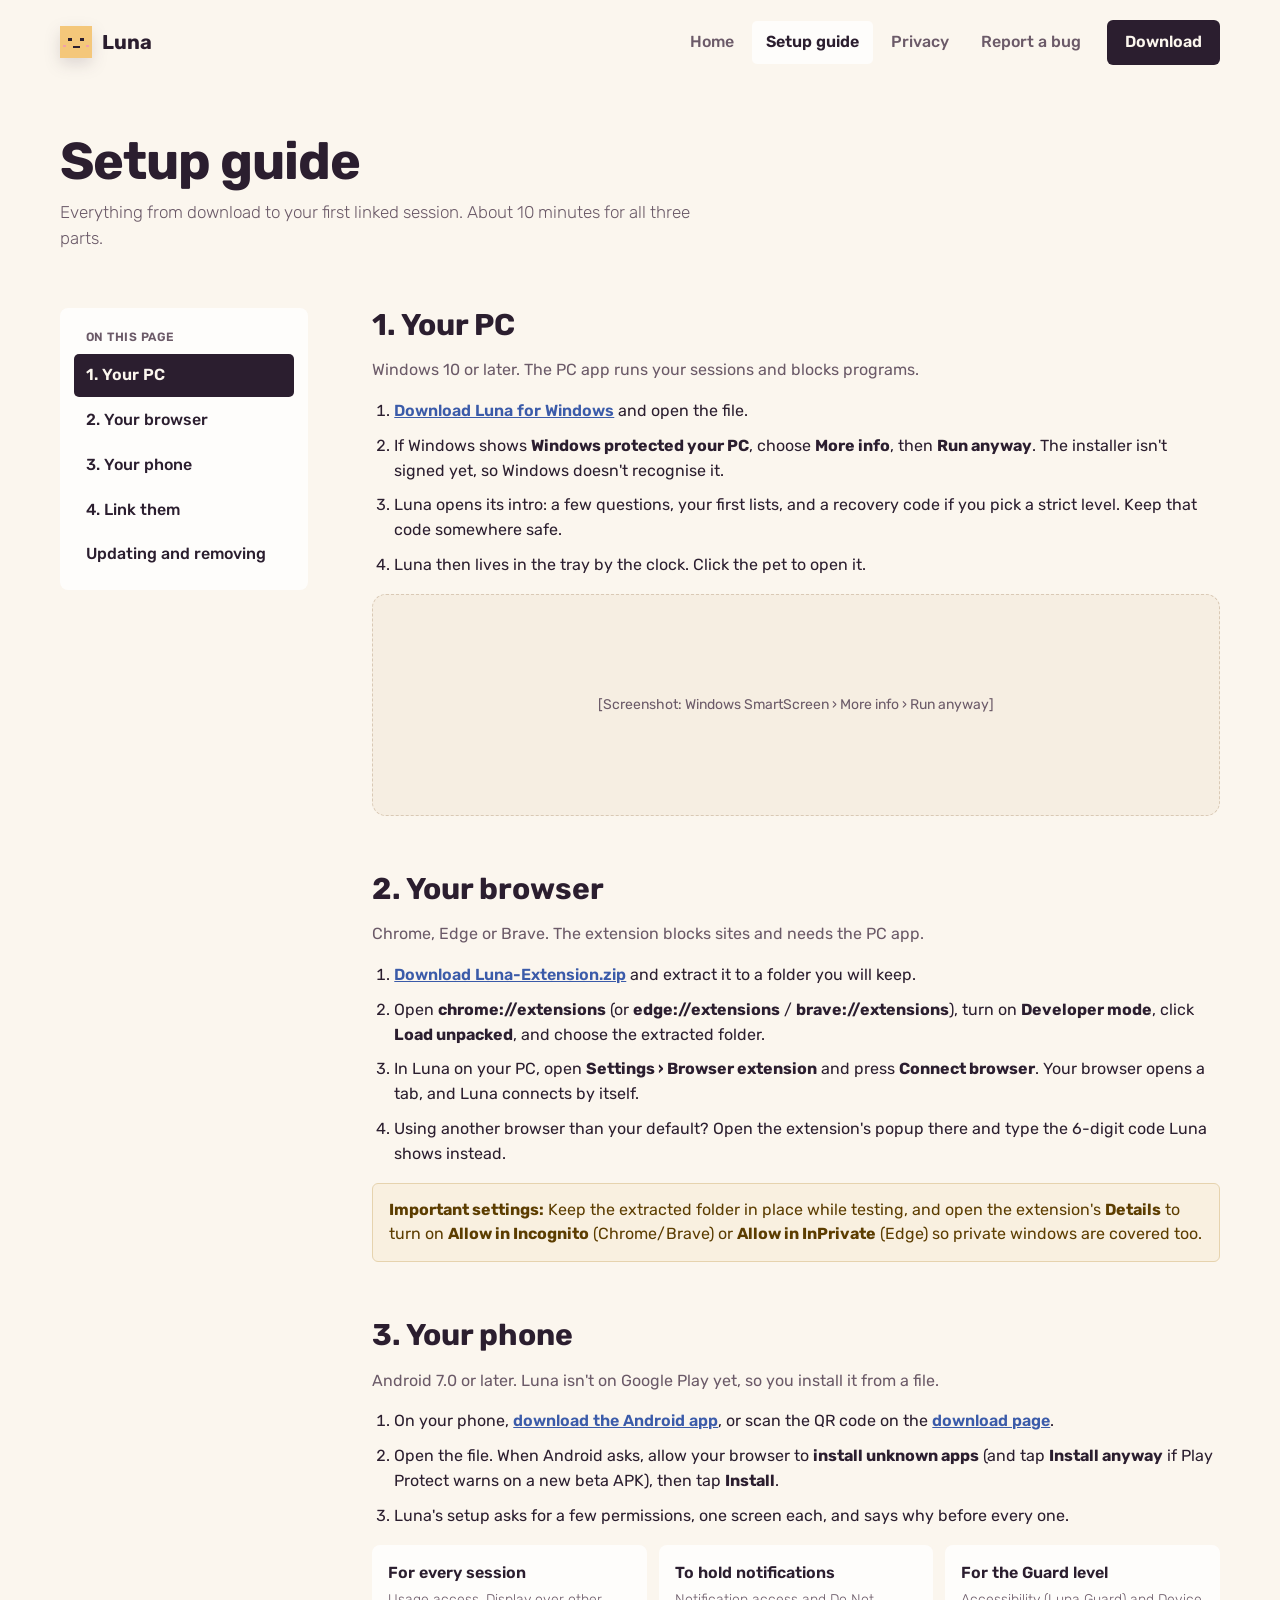
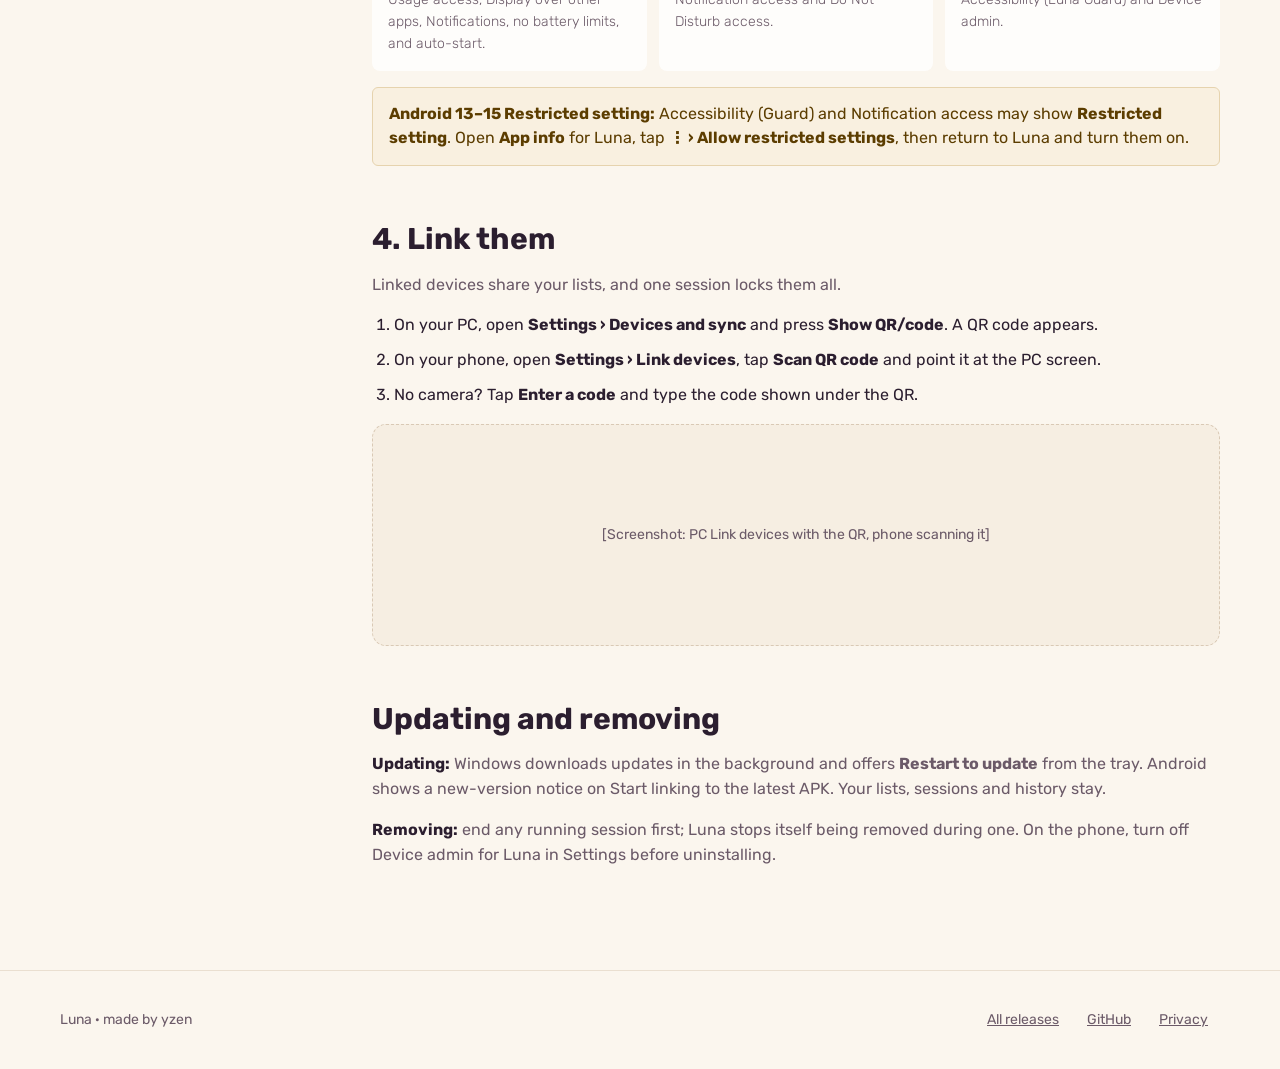
==== docs/install.html @ 9bfbdfaf "feat: publish Luna beta website" ====
<!doctype html>
<html lang="en">
<head>
<meta charset="utf-8">
<meta name="viewport" content="width=device-width, initial-scale=1">
<meta name="color-scheme" content="light">
<title>Luna setup guide</title>
<link rel="preconnect" href="https://fonts.googleapis.com">
<link href="https://fonts.googleapis.com/css2?family=Rubik:wght@300;400;500;600;700&amp;display=swap" rel="stylesheet">
<link rel="stylesheet" href="site.css">
</head>
<body>
<div class="lp" style="width: 100%; background: var(--bg); color: var(--ink); font-family: 'Rubik', system-ui, sans-serif; font-size: 16px; line-height: 1.55; overflow: hidden">

  <header style="max-width: 1160px; margin: 0 auto; padding: 20px clamp(16px, 4vw, 48px); display: flex; flex-wrap: wrap; align-items: center; justify-content: space-between; gap: 16px">
    <a href="index.html" style="display: flex; align-items: center; gap: 10px; color: var(--ink); text-decoration: none; font-weight: 700; font-size: 20px">
      <span class="pet-bob" aria-hidden="true" style="position: relative; width: 32px; height: 32px; background: var(--accent); display: block"><i class="eye" style="position: absolute; background: var(--face); left: 26%; top: 36%; width: 12%; height: 12%"></i><i class="eye" style="position: absolute; background: var(--face); left: 62%; top: 36%; width: 12%; height: 12%"></i><i style="position: absolute; background: var(--cheek); left: 8%; top: 58%; width: 12%; height: 7%"></i><i style="position: absolute; background: var(--cheek); left: 80%; top: 58%; width: 12%; height: 7%"></i><i style="position: absolute; background: var(--face); left: 40%; top: 64%; width: 22%; height: 6%"></i></span>
      Luna
    </a>
    <nav aria-label="Main" style="display: flex; flex-wrap: wrap; align-items: center; gap: 4px">
      <a href="index.html" style="padding: 9px 14px; color: var(--mute); text-decoration: none; font-weight: 500">Home</a>
      <a href="install.html" aria-current="page" style="padding: 9px 14px; color: var(--ink); text-decoration: none; font-weight: 600; background: var(--glass); border-radius: var(--r-tile)">Setup guide</a>
      <a href="privacy.html" style="padding: 9px 14px; color: var(--mute); text-decoration: none; font-weight: 500">Privacy</a>
      <a href="report.html" style="padding: 9px 14px; color: var(--mute); text-decoration: none; font-weight: 500">Report a bug</a>
      <a href="index.html#download" style="margin-left: 8px; padding: 10px 18px; background: var(--pri); color: var(--onp); text-decoration: none; font-weight: 600; border-radius: var(--r-btn)">Download</a>
    </nav>
  </header>

  <div class="stagger" style="max-width: 1160px; margin: 0 auto; padding: clamp(24px, 4vw, 48px) clamp(16px, 4vw, 48px) 0; display: flex; flex-direction: column; gap: 10px">
    <h1 style="margin: 0; font-size: clamp(36px, 5vw, 52px); line-height: 1.08; font-weight: 700; letter-spacing: -0.02em">Setup guide</h1>
    <p style="margin: 0; font-size: 17px; font-weight: 300; color: var(--mute); max-width: 640px">Everything from download to your first linked session. About 10 minutes for all three parts.</p>
  </div>

  <div style="max-width: 1160px; margin: 0 auto; padding: clamp(32px, 5vw, 56px) clamp(16px, 4vw, 48px) clamp(56px, 8vw, 104px); display: flex; flex-wrap: wrap; gap: clamp(32px, 5vw, 64px); align-items: flex-start">

    <nav aria-label="On this page" class="glass side-nav" style="flex: 1 1 220px; display: flex; flex-direction: column; gap: 2px; padding: 14px; border-radius: var(--r-card)">
      <span style="padding: 6px 12px; font-size: 12px; font-weight: 600; color: var(--mute); text-transform: uppercase; letter-spacing: .04em">On this page</span>
      <a href="#pc" style="padding: 9px 12px; color: var(--onp); text-decoration: none; font-weight: 600; background: var(--pri); border-radius: var(--r-tile)">1. Your PC</a>
      <a href="#browser" style="padding: 9px 12px; color: var(--ink); text-decoration: none; font-weight: 500">2. Your browser</a>
      <a href="#phone" style="padding: 9px 12px; color: var(--ink); text-decoration: none; font-weight: 500">3. Your phone</a>
      <a href="#link" style="padding: 9px 12px; color: var(--ink); text-decoration: none; font-weight: 500">4. Link them</a>
      <a href="#update" style="padding: 9px 12px; color: var(--ink); text-decoration: none; font-weight: 500">Updating and removing</a>
    </nav>

    <main class="reveal" style="flex: 999 1 560px; min-width: 0; display: flex; flex-direction: column; gap: 56px">

      <section id="pc" style="display: flex; flex-direction: column; gap: 16px">
        <h2 style="margin: 0; font-size: 30px; line-height: 1.15; font-weight: 700">1. Your PC</h2>
        <p style="margin: 0; color: var(--mute)">Windows 10 or later. The PC app runs your sessions and blocks programs.</p>
        <ol style="margin: 0; padding-left: 22px; display: flex; flex-direction: column; gap: 10px">
          <li><a href="thanks.html" style="color: var(--link); font-weight: 600">Download Luna for Windows</a> and open the file.</li>
          <li>If Windows shows <b>Windows protected your PC</b>, choose <b>More info</b>, then <b>Run anyway</b>. The installer isn't signed yet, so Windows doesn't recognise it.</li>
          <li>Luna opens its intro: a few questions, your first lists, and a recovery code if you pick a strict level. Keep that code somewhere safe.</li>
          <li>Luna then lives in the tray by the clock. Click the pet to open it.</li>
        </ol>
        <div role="img" aria-label="Screenshot placeholder: the Windows protected your PC dialog with More info highlighted" style="height: 220px; background: var(--tint); border: 1.5px dashed var(--cborder); border-radius: 14px; display: flex; align-items: center; justify-content: center; color: var(--mute); font-size: 14px">[Screenshot: Windows SmartScreen › More info › Run anyway]</div>
      </section>

      <section id="browser" style="display: flex; flex-direction: column; gap: 16px">
        <h2 style="margin: 0; font-size: 30px; line-height: 1.15; font-weight: 700">2. Your browser</h2>
        <p style="margin: 0; color: var(--mute)">Chrome, Edge or Brave. The extension blocks sites and needs the PC app.</p>
        <ol style="margin: 0; padding-left: 22px; display: flex; flex-direction: column; gap: 10px">
          <li><a href="https://github.com/Yzennnx/luna-releases/releases/latest/download/Luna-Extension.zip" style="color: var(--link); font-weight: 600">Download Luna-Extension.zip</a> and extract it to a folder you will keep.</li>
          <li>Open <b>chrome://extensions</b> (or <b>edge://extensions</b> / <b>brave://extensions</b>), turn on <b>Developer mode</b>, click <b>Load unpacked</b>, and choose the extracted folder.</li>
          <li>In Luna on your PC, open <b>Settings › Browser extension</b> and press <b>Connect browser</b>. Your browser opens a tab, and Luna connects by itself.</li>
          <li>Using another browser than your default? Open the extension's popup there and type the 6-digit code Luna shows instead.</li>
        </ol>
        <p class="note" style="margin: 0; padding: 14px 16px"><b>Important settings:</b> Keep the extracted folder in place while testing, and open the extension's <b>Details</b> to turn on <b>Allow in Incognito</b> (Chrome/Brave) or <b>Allow in InPrivate</b> (Edge) so private windows are covered too.</p>
      </section>

      <section id="phone" style="display: flex; flex-direction: column; gap: 16px">
        <h2 style="margin: 0; font-size: 30px; line-height: 1.15; font-weight: 700">3. Your phone</h2>
        <p style="margin: 0; color: var(--mute)">Android 7.0 or later. Luna isn't on Google Play yet, so you install it from a file.</p>
        <ol style="margin: 0; padding-left: 22px; display: flex; flex-direction: column; gap: 10px">
          <li>On your phone, <a href="https://github.com/Yzennnx/luna-releases/releases/latest/download/Luna.apk" style="color: var(--link); font-weight: 600">download the Android app</a>, or scan the QR code on the <a href="index.html#phone" style="color: var(--link); font-weight: 600">download page</a>.</li>
          <li>Open the file. When Android asks, allow your browser to <b>install unknown apps</b> (and tap <b>Install anyway</b> if Play Protect warns on a new beta APK), then tap <b>Install</b>.</li>
          <li>Luna's setup asks for a few permissions, one screen each, and says why before every one.</li>
        </ol>
        <div style="display: grid; grid-template-columns: repeat(auto-fit, minmax(240px, 1fr)); gap: 12px">
          <div class="glass glass-card" style="padding: 16px; border-radius: var(--r-card); display: flex; flex-direction: column; gap: 4px"><b style="font-weight: 600">For every session</b><span style="color: var(--mute); font-weight: 300; font-size: 14px">Usage access, Display over other apps, Notifications, no battery limits, and auto-start.</span></div>
          <div class="glass glass-card" style="padding: 16px; border-radius: var(--r-card); display: flex; flex-direction: column; gap: 4px"><b style="font-weight: 600">To hold notifications</b><span style="color: var(--mute); font-weight: 300; font-size: 14px">Notification access and Do Not Disturb access.</span></div>
          <div class="glass glass-card" style="padding: 16px; border-radius: var(--r-card); display: flex; flex-direction: column; gap: 4px"><b style="font-weight: 600">For the Guard level</b><span style="color: var(--mute); font-weight: 300; font-size: 14px">Accessibility (Luna Guard) and Device admin.</span></div>
        </div>
        <p class="note" style="margin: 0; padding: 14px 16px"><b>Android 13–15 Restricted setting:</b> Accessibility (Guard) and Notification access may show <b>Restricted setting</b>. Open <b>App info</b> for Luna, tap <b>⋮ › Allow restricted settings</b>, then return to Luna and turn them on.</p>
      </section>

      <section id="link" style="display: flex; flex-direction: column; gap: 16px">
        <h2 style="margin: 0; font-size: 30px; line-height: 1.15; font-weight: 700">4. Link them</h2>
        <p style="margin: 0; color: var(--mute)">Linked devices share your lists, and one session locks them all.</p>
        <ol style="margin: 0; padding-left: 22px; display: flex; flex-direction: column; gap: 10px">
          <li>On your PC, open <b>Settings › Devices and sync</b> and press <b>Show QR/code</b>. A QR code appears.</li>
          <li>On your phone, open <b>Settings › Link devices</b>, tap <b>Scan QR code</b> and point it at the PC screen.</li>
          <li>No camera? Tap <b>Enter a code</b> and type the code shown under the QR.</li>
        </ol>
        <div role="img" aria-label="Screenshot placeholder: the PC Link devices page with the QR code next to the phone scanner" style="height: 220px; background: var(--tint); border: 1.5px dashed var(--cborder); border-radius: 14px; display: flex; align-items: center; justify-content: center; color: var(--mute); font-size: 14px">[Screenshot: PC Link devices with the QR, phone scanning it]</div>
      </section>

      <section id="update" style="display: flex; flex-direction: column; gap: 16px">
        <h2 style="margin: 0; font-size: 30px; line-height: 1.15; font-weight: 700">Updating and removing</h2>
        <p style="margin: 0; color: var(--mute)"><b style="color: var(--ink)">Updating:</b> Windows downloads updates in the background and offers <b>Restart to update</b> from the tray. Android shows a new-version notice on Start linking to the latest APK. Your lists, sessions and history stay.</p>
        <p style="margin: 0; color: var(--mute)"><b style="color: var(--ink)">Removing:</b> end any running session first; Luna stops itself being removed during one. On the phone, turn off Device admin for Luna in Settings before uninstalling.</p>
      </section>
    </main>
  </div>

  <footer style="border-top: 1px solid var(--line)">
    <div style="max-width: 1160px; margin: 0 auto; padding: 28px clamp(16px, 4vw, 48px); display: flex; flex-wrap: wrap; align-items: center; justify-content: space-between; gap: 16px; font-size: 14px; color: var(--mute)">
      <span>Luna · made by yzen</span>
      <nav aria-label="Footer" style="display: flex; flex-wrap: wrap; gap: 4px">
        <a href="https://github.com/Yzennnx/luna-releases/releases" style="padding: 10px 12px; color: var(--mute)">All releases</a>
        <a href="https://github.com/Yzennnx/luna-releases/releases" style="padding: 10px 12px; color: var(--mute)">GitHub</a>
        <a href="privacy.html" style="padding: 10px 12px; color: var(--mute)">Privacy</a>
      </nav>
    </div>
  </footer>
</div>
<script type="module" src="site.js"></script>
</body>
</html>
---- docs/site.css ----
/* Luna site: exact Daybreak (light) tokens and motion from the PC (theme.css) and Android (core/theme.ts) apps. */
.lp{--bg:#FBF6EE;--surface:#FFFCF6;--glass:rgba(255,255,255,.75);--bar:rgba(255,252,246,.85);--ink:#2B1E2F;--mute:#6B5A68;--line:#EADFD0;--cborder:#D9C9B5;--accent:#F4C77A;--pmute:#F8DDAA;--plink:#F4C77A;--asleep:#F8DDAA;--cheek:#F2A1A8;--near:#F3E6D3;--far:#F7EEE2;--tint:#F6EEE2;--tint2:#F3E9DB;--pri:#2B1E2F;--onp:#FBF6EE;--face:#2B1E2F;--link:#3B5BA9;--frame:#2B1E2F;--warnbg:rgba(248,238,219,.75);--warnline:#E6D3AE;--warnink:#5C3D00;--okbg:#E7F1E8;--counting:#2E7D45;--r-ctrl:4px;--r-tile:5px;--r-btn:6px;--r-card:8px;--sh-dock:0 8px 24px rgba(43,30,47,.08);--sh-pop:0 12px 32px rgba(43,30,47,.16);--sh:43,30,47;--glow:rgba(43,30,47,.14);color-scheme:light}

/* App glass cards and note callouts (matching components.css). */
.lp .glass{background:var(--glass);backdrop-filter:blur(4px);border-radius:var(--r-card)}
.lp .note{background:var(--warnbg);border:1px solid var(--warnline);border-radius:var(--r-btn);color:var(--warnink)}

:root{--spring:cubic-bezier(.3,1.2,.5,1);--pop:cubic-bezier(.3,1.5,.5,1);--ease:cubic-bezier(.2,.7,.2,1);interpolate-size:allow-keywords}
html{scroll-behavior:smooth}
body{margin:0}
[hidden]{display:none !important}

/* Page enter: every page rises in, so moving between pages reads as one site. */
@keyframes lp-page{from{opacity:0;transform:translateY(14px)}to{opacity:1;transform:none}}
.lp{animation:lp-page .6s var(--spring) both}

/* Hero: the copy arrives line by line, the product picture after it, the phone last. */
@keyframes lp-rise{from{opacity:0;transform:translateY(22px)}to{opacity:1;transform:none}}
.lp .stagger>*{animation:lp-rise .7s var(--spring) both}
.lp .stagger>*:nth-child(1){animation-delay:.08s}
.lp .stagger>*:nth-child(2){animation-delay:.16s}
.lp .stagger>*:nth-child(3){animation-delay:.24s}
.lp .stagger>*:nth-child(4){animation-delay:.32s}
.lp .stagger>*:nth-child(n+5){animation-delay:.4s}
@keyframes lp-window{from{opacity:0;transform:translateY(40px) rotate(-1.5deg) scale(.96)}to{opacity:1;transform:none}}
.lp .window-in{animation:lp-window .9s var(--spring) .3s both}
@keyframes lp-phone-in{from{opacity:0;transform:translate(40px,30px) rotate(8deg)}to{opacity:1;transform:rotate(3deg)}}
@keyframes lp-float{0%,100%{transform:rotate(3deg) translateY(0)}50%{transform:rotate(2deg) translateY(-10px)}}
.lp .phone-in{animation:lp-phone-in .9s var(--spring) .6s both,lp-float 6s ease-in-out 1.6s infinite}

/* Clouds drift slowly, each at its own pace. */
@keyframes lp-drift{from{transform:translateX(-24px)}to{transform:translateX(24px)}}
.lp .clouds>div{animation:lp-drift 18s ease-in-out infinite alternate}
.lp .clouds>div:nth-child(2){animation-duration:24s;animation-delay:-8s}
.lp .clouds>div:nth-child(3){animation-duration:30s;animation-delay:-15s}

/* The pet: steps up and down like the app, blinks now and then, walks the timer track. */
@keyframes lp-pet-in{0%{opacity:0;transform:translateY(8px) scale(.7)}60%{opacity:1;transform:translateY(-3px) scale(1.06)}100%{opacity:1;transform:none}}
@keyframes lp-bob{0%,100%{transform:translateY(0) scale(1.02,.98)}50%{transform:translateY(calc(var(--amp,4px) * -1)) scale(.99,1.01)}}
@keyframes lp-hop{0%{transform:none}30%{transform:translateY(-12px) scale(.96,1.05)}55%{transform:translateY(0) scale(1.06,.94)}75%{transform:translateY(-3px)}100%{transform:none}}
.lp .pet-bob,.lp .pet-walk>span{transform-origin:50% 100%;will-change:transform;filter:drop-shadow(0 6px 8px var(--glow))}
.lp .pet-bob{animation:lp-pet-in .55s var(--pop) both,lp-bob 3.6s ease-in-out .55s infinite}
.lp a:hover .pet-bob,.lp .pet-bob:hover{animation:lp-hop .7s var(--pop) 1,lp-bob 3.6s ease-in-out .7s infinite}
@keyframes lp-blink{0%,92%,100%{transform:scaleY(1)}96%{transform:scaleY(.1)}}
.lp .eye{transform-origin:center;animation:lp-blink 4.5s infinite}
.lp .pet-walk{transition:left 1s linear}
.lp .pet-walk>span{display:block;width:100%;height:100%;position:relative;background:inherit;--amp:3px;animation:lp-bob 1.4s ease-in-out infinite}
@keyframes lp-tick{0%{opacity:1}50%{opacity:.35}100%{opacity:1}}
.lp .colon{animation:lp-tick 1s steps(2,jump-none) infinite}

/* Download started: the pet jumps for joy, confetti falls, the bar fills. */
@keyframes lp-jump{0%,60%,100%{transform:translateY(0) scale(1,1)}10%{transform:translateY(0) scale(1.1,.88)}30%{transform:translateY(-34px) scale(.94,1.06)}50%{transform:translateY(0) scale(1.06,.94)}}
.lp .pet-jump{animation:lp-jump 1.6s var(--ease) .4s 3 both}
@keyframes lp-fall{0%{opacity:0;transform:translateY(-40px) rotate(0)}10%{opacity:1}100%{opacity:0;transform:translateY(420px) rotate(540deg)}}
.lp .confetti{position:absolute;inset:0;pointer-events:none;overflow:hidden}
.lp .confetti i{position:absolute;top:0;width:10px;height:10px;animation:lp-fall 2.8s cubic-bezier(.3,.6,.6,1) both}
.lp .confetti i:nth-child(odd){width:8px;height:14px}
.lp .confetti i:nth-child(1){left:30%;background:var(--accent);animation-delay:.3s}
.lp .confetti i:nth-child(2){left:36%;background:var(--cheek);animation-delay:.5s}
.lp .confetti i:nth-child(3){left:42%;background:var(--ink);animation-delay:.2s}
.lp .confetti i:nth-child(4){left:48%;background:var(--asleep);animation-delay:.7s}
.lp .confetti i:nth-child(5){left:54%;background:var(--accent);animation-delay:.4s}
.lp .confetti i:nth-child(6){left:60%;background:var(--cheek);animation-delay:.6s}
.lp .confetti i:nth-child(7){left:66%;background:var(--ink);animation-delay:.35s}
.lp .confetti i:nth-child(8){left:70%;background:var(--accent);animation-delay:.8s}
.lp .confetti i:nth-child(9){left:33%;background:var(--asleep);animation-delay:.9s}
.lp .confetti i:nth-child(10){left:63%;background:var(--cheek);animation-delay:1s}
@keyframes lp-fill{from{transform:scaleX(0)}to{transform:scaleX(1)}}
.lp .fill{transform-origin:left;animation:lp-fill 2.4s var(--ease) .3s both}
@keyframes lp-fade{from{opacity:0}to{opacity:1}}
.lp .after-fill{animation:lp-fade .4s ease 2.7s both}

/* Not found: the pet sleeps, breathing, with Zs drifting up. */
@keyframes lp-breathe{0%,100%{transform:scale(1)}50%{transform:scale(1.04,.96)}}
.lp .pet-sleep{transform-origin:bottom;animation:lp-breathe 3.2s ease-in-out infinite}
@keyframes lp-z{0%{opacity:0;transform:translate(0,0) scale(.6)}20%{opacity:1}100%{opacity:0;transform:translate(26px,-60px) scale(1.2)}}
.lp .zzz{position:absolute;font-weight:700;color:var(--mute);animation:lp-z 3s ease-out infinite}
.lp .zzz:nth-child(2){animation-delay:1s}
.lp .zzz:nth-child(3){animation-delay:2s}

/* Buttons & nav links: spring lift on hover, press on click; text links grow an underline. */
.lp a[style*="border-radius"]:not([aria-current="page"]),.lp button{transition:transform .25s var(--pop),box-shadow .25s,background-color .2s}
.lp a[style*="border-radius"]:not([aria-current="page"]):hover,.lp button:not(:disabled):hover{transform:translateY(-2px);box-shadow:0 10px 24px rgba(var(--sh),.14)}
.lp a[style*="border-radius"]:not([aria-current="page"]):active,.lp button:not(:disabled):active{transform:scale(.96);box-shadow:none}
.lp a[style*="border-radius"]:not([aria-current="page"]):hover svg{animation:lp-nudge .6s var(--spring)}
@keyframes lp-nudge{0%{transform:none}40%{transform:translateY(3px)}100%{transform:none}}
.lp p a,.lp li a,.lp nav a:not([style*="border-radius"]){background-image:linear-gradient(currentColor,currentColor);background-size:0 1.5px;background-position:0 100%;background-repeat:no-repeat;transition:background-size .35s var(--ease),color .2s}
.lp p a:hover,.lp li a:hover,.lp nav a:not([style*="border-radius"]):hover{background-size:100% 1.5px}

/* Cards, glass panels, and beta notes: consistent spring lift and badge pop on hover. */
.lp article[style*="border-radius"],.lp li.glass,.lp .glass-card{transition:transform .35s var(--spring),box-shadow .35s}
.lp article[style*="border-radius"]:hover,.lp li.glass:hover,.lp .glass-card:hover{transform:translateY(-5px);box-shadow:0 16px 36px rgba(var(--sh),.10)}
.lp article[style*="border-radius"]:hover>span:first-child,.lp li.glass:hover>span:first-child{animation:lp-pop .5s var(--pop)}
.lp .note{transition:transform .3s var(--spring),border-color .25s,background-color .25s}
.lp article:hover .note,.lp .note:hover{border-color:var(--accent);transform:translateY(-1px)}
@keyframes lp-pop{0%{transform:scale(1)}40%{transform:scale(1.18) rotate(-6deg)}100%{transform:none}}

/* Hero real-app micro-animations: live Counting pulse + interactive dock pop (matching components.css). */
@keyframes lp-pulse{0%,100%{box-shadow:0 0 0 0 rgba(46,125,69,.42)}60%{box-shadow:0 0 0 6px rgba(46,125,69,0)}}
.lp .live-dot{animation:lp-pulse 2.2s ease-out infinite}
.lp .hero-dock>span{transition:transform .22s var(--pop),background-color .2s,color .2s;border-radius:var(--r-tile);cursor:default}
.lp .hero-dock>span:not([data-active]):hover{transform:translateY(-4px) scale(1.08);background:var(--tint2);color:var(--ink)}

/* Setup guide sidebar links nudge gently on hover. */
.lp .side-nav a{transition:transform .22s var(--spring),background-color .2s,color .2s;border-radius:var(--r-tile)}
.lp .side-nav a:not([style*="background: var(--pri)"]):hover{transform:translateX(4px);background:var(--tint2)}

/* Help: answers open smoothly, the plus turns into a cross. */
.lp summary{list-style:none;display:flex;align-items:center;justify-content:space-between;gap:16px}
.lp summary::-webkit-details-marker{display:none}
.lp summary::after{content:"+";flex:none;width:32px;height:32px;display:flex;align-items:center;justify-content:center;background:var(--tint2);color:var(--ink);font-size:22px;font-weight:500;transition:transform .4s var(--pop),background-color .2s}
.lp details[open] summary::after{transform:rotate(135deg);background:var(--accent);color:var(--face)}
.lp details::details-content{block-size:0;overflow:hidden;opacity:0;transition:block-size .45s var(--ease),opacity .35s,content-visibility .45s allow-discrete}
.lp details[open]::details-content{block-size:auto;opacity:1}

/* Sections rise in as they scroll into view (with subtle stagger across cards). */
@supports (animation-timeline: view()){
  @keyframes lp-reveal{from{opacity:0;transform:translateY(32px) scale(.98)}to{opacity:1;transform:none}}
  .lp .reveal>*,.lp .reveal-self{animation:lp-reveal linear both;animation-timeline:view();animation-range:entry 0% cover 26%}
  .lp .reveal>*:nth-child(2){animation-range:entry 4% cover 30%}
  .lp .reveal>*:nth-child(3){animation-range:entry 8% cover 34%}
}

/* Reduced motion: everything still, everything shown. */
@media (prefers-reduced-motion: reduce){
  html{scroll-behavior:auto}
  .lp,.lp *,.lp *::after,.lp *::before,.lp details::details-content{animation:none !important;transition:none !important}
  .lp .confetti{display:none}
}
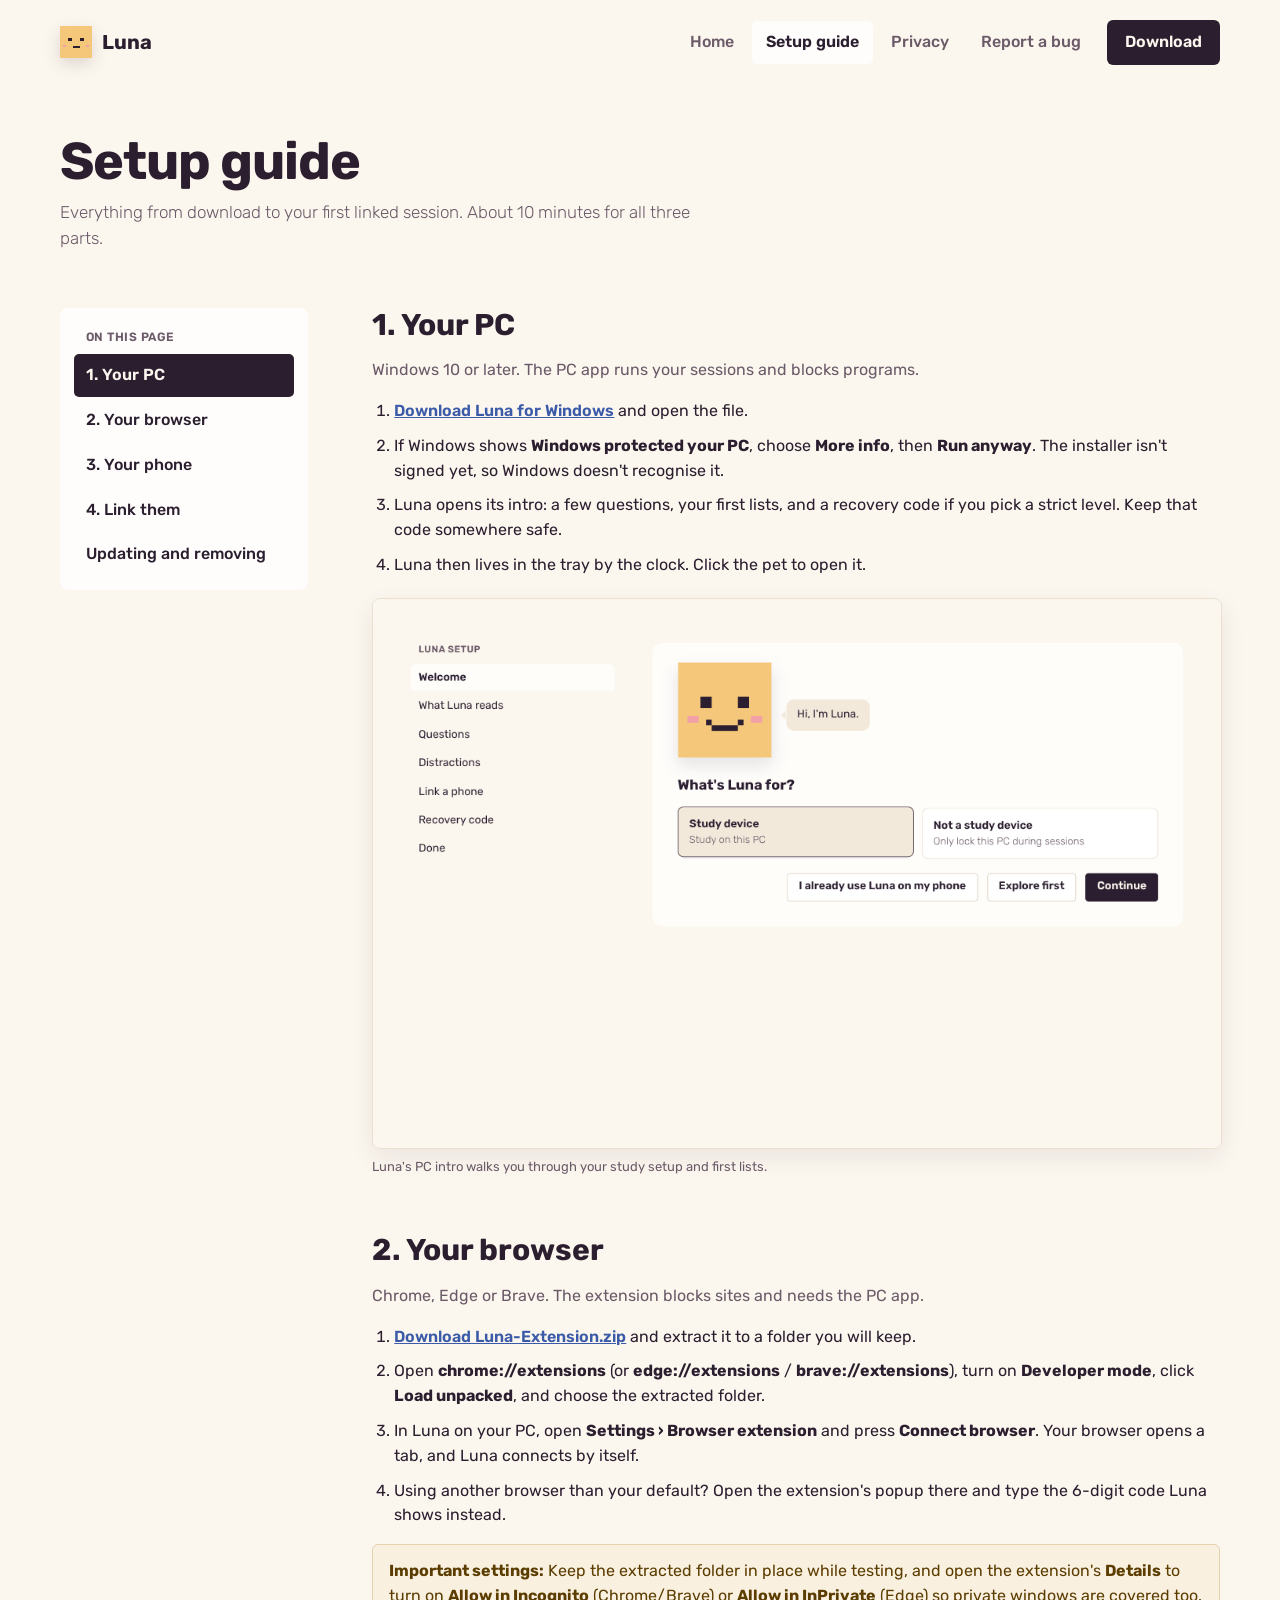
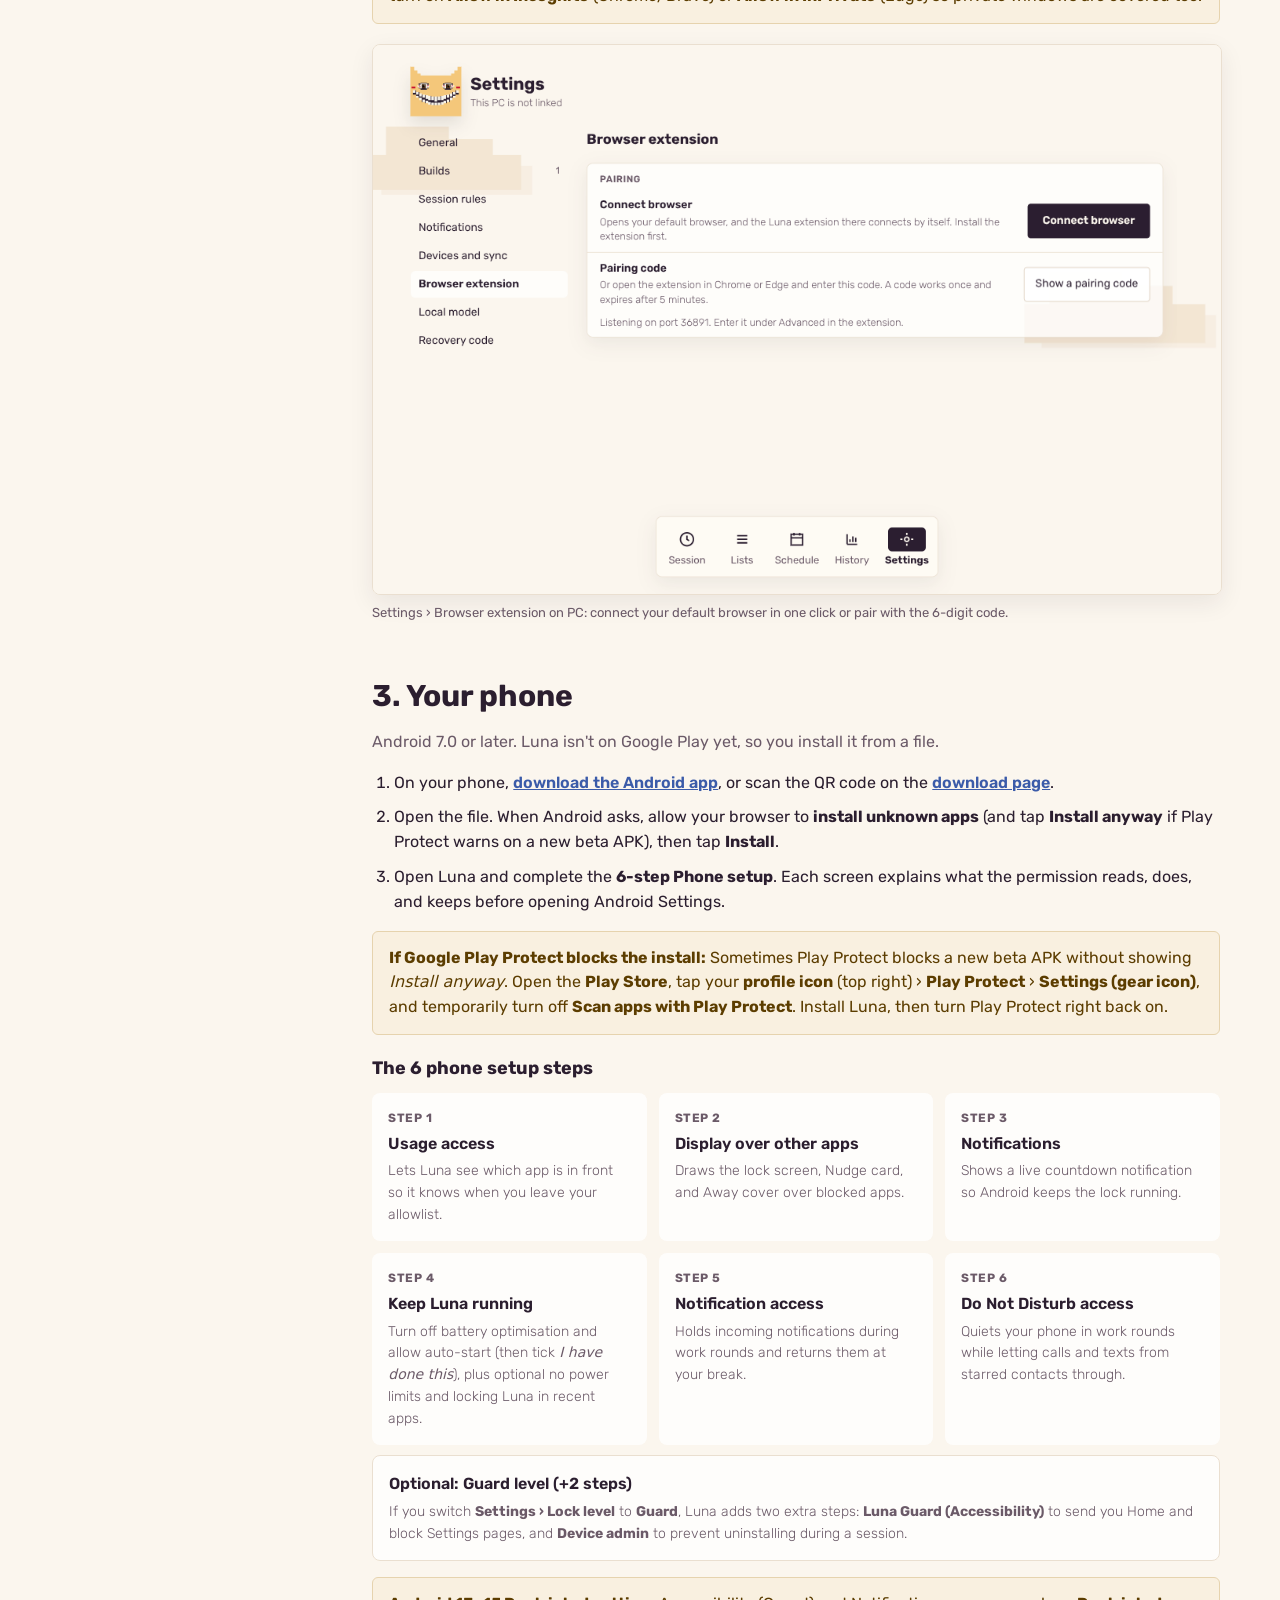
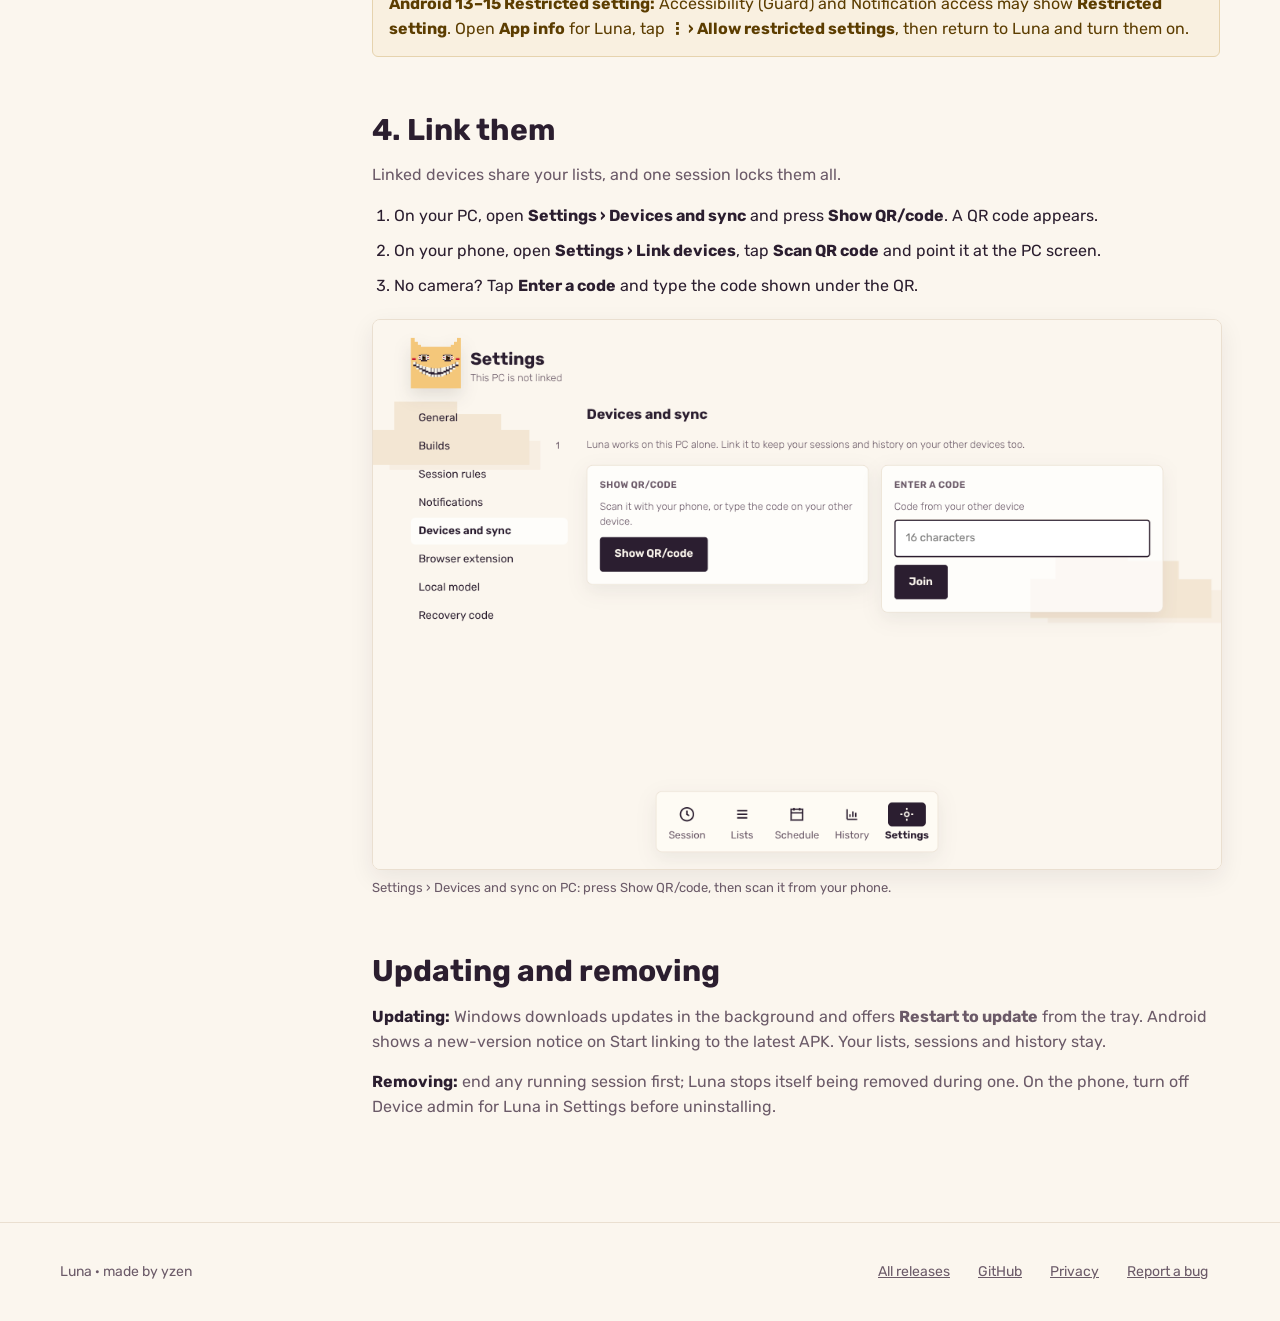
==== commit ea7df7a7: "chore(site): update setup guide, privacy policy, screenshots, and reveal fix" ====
--- a/docs/install.html
+++ b/docs/install.html
@@ -53,7 +53,10 @@
           <li>Luna opens its intro: a few questions, your first lists, and a recovery code if you pick a strict level. Keep that code somewhere safe.</li>
           <li>Luna then lives in the tray by the clock. Click the pet to open it.</li>
         </ol>
-        <div role="img" aria-label="Screenshot placeholder: the Windows protected your PC dialog with More info highlighted" style="height: 220px; background: var(--tint); border: 1.5px dashed var(--cborder); border-radius: 14px; display: flex; align-items: center; justify-content: center; color: var(--mute); font-size: 14px">[Screenshot: Windows SmartScreen › More info › Run anyway]</div>
+        <figure style="margin: 4px 0 0; display: flex; flex-direction: column; gap: 8px">
+          <img src="shot-pc-intro.png" alt="Luna PC app first-run intro screen" loading="lazy" style="width: 100%; height: auto; display: block; border-radius: var(--r-card); border: 1px solid var(--line); box-shadow: var(--sh-dock)">
+          <figcaption style="font-size: 13px; color: var(--mute)">Luna's PC intro walks you through your study setup and first lists.</figcaption>
+        </figure>
       </section>
 
       <section id="browser" style="display: flex; flex-direction: column; gap: 16px">
@@ -66,6 +69,10 @@
           <li>Using another browser than your default? Open the extension's popup there and type the 6-digit code Luna shows instead.</li>
         </ol>
         <p class="note" style="margin: 0; padding: 14px 16px"><b>Important settings:</b> Keep the extracted folder in place while testing, and open the extension's <b>Details</b> to turn on <b>Allow in Incognito</b> (Chrome/Brave) or <b>Allow in InPrivate</b> (Edge) so private windows are covered too.</p>
+        <figure style="margin: 4px 0 0; display: flex; flex-direction: column; gap: 8px">
+          <img src="shot-pc-extension.png" alt="Luna PC Settings › Browser extension screen with Connect browser button" loading="lazy" style="width: 100%; height: auto; display: block; border-radius: var(--r-card); border: 1px solid var(--line); box-shadow: var(--sh-dock)">
+          <figcaption style="font-size: 13px; color: var(--mute)">Settings › Browser extension on PC: connect your default browser in one click or pair with the 6-digit code.</figcaption>
+        </figure>
       </section>
 
       <section id="phone" style="display: flex; flex-direction: column; gap: 16px">
@@ -74,13 +81,50 @@
         <ol style="margin: 0; padding-left: 22px; display: flex; flex-direction: column; gap: 10px">
           <li>On your phone, <a href="https://github.com/Yzennnx/luna-releases/releases/latest/download/Luna.apk" style="color: var(--link); font-weight: 600">download the Android app</a>, or scan the QR code on the <a href="index.html#phone" style="color: var(--link); font-weight: 600">download page</a>.</li>
           <li>Open the file. When Android asks, allow your browser to <b>install unknown apps</b> (and tap <b>Install anyway</b> if Play Protect warns on a new beta APK), then tap <b>Install</b>.</li>
-          <li>Luna's setup asks for a few permissions, one screen each, and says why before every one.</li>
+          <li>Open Luna and complete the <b>6-step Phone setup</b>. Each screen explains what the permission reads, does, and keeps before opening Android Settings.</li>
         </ol>
-        <div style="display: grid; grid-template-columns: repeat(auto-fit, minmax(240px, 1fr)); gap: 12px">
-          <div class="glass glass-card" style="padding: 16px; border-radius: var(--r-card); display: flex; flex-direction: column; gap: 4px"><b style="font-weight: 600">For every session</b><span style="color: var(--mute); font-weight: 300; font-size: 14px">Usage access, Display over other apps, Notifications, no battery limits, and auto-start.</span></div>
-          <div class="glass glass-card" style="padding: 16px; border-radius: var(--r-card); display: flex; flex-direction: column; gap: 4px"><b style="font-weight: 600">To hold notifications</b><span style="color: var(--mute); font-weight: 300; font-size: 14px">Notification access and Do Not Disturb access.</span></div>
-          <div class="glass glass-card" style="padding: 16px; border-radius: var(--r-card); display: flex; flex-direction: column; gap: 4px"><b style="font-weight: 600">For the Guard level</b><span style="color: var(--mute); font-weight: 300; font-size: 14px">Accessibility (Luna Guard) and Device admin.</span></div>
+        <p class="note" style="margin: 0; padding: 14px 16px"><b>If Google Play Protect blocks the install:</b> Sometimes Play Protect blocks a new beta APK without showing <i>Install anyway</i>. Open the <b>Play Store</b>, tap your <b>profile icon</b> (top right) › <b>Play Protect</b> › <b>Settings (gear icon)</b>, and temporarily turn off <b>Scan apps with Play Protect</b>. Install Luna, then turn Play Protect right back on.</p>
+
+        <div style="display: flex; flex-direction: column; gap: 10px">
+          <h3 style="margin: 4px 0 0; font-size: 18px; font-weight: 700">The 6 phone setup steps</h3>
+          <div style="display: grid; grid-template-columns: repeat(auto-fit, minmax(240px, 1fr)); gap: 12px">
+            <div class="glass glass-card" style="padding: 16px; border-radius: var(--r-card); display: flex; flex-direction: column; gap: 4px">
+              <span style="font-size: 12px; font-weight: 700; color: var(--mute); text-transform: uppercase; letter-spacing: .04em">Step 1</span>
+              <b style="font-weight: 600">Usage access</b>
+              <span style="color: var(--mute); font-weight: 300; font-size: 14px">Lets Luna see which app is in front so it knows when you leave your allowlist.</span>
+            </div>
+            <div class="glass glass-card" style="padding: 16px; border-radius: var(--r-card); display: flex; flex-direction: column; gap: 4px">
+              <span style="font-size: 12px; font-weight: 700; color: var(--mute); text-transform: uppercase; letter-spacing: .04em">Step 2</span>
+              <b style="font-weight: 600">Display over other apps</b>
+              <span style="color: var(--mute); font-weight: 300; font-size: 14px">Draws the lock screen, Nudge card, and Away cover over blocked apps.</span>
+            </div>
+            <div class="glass glass-card" style="padding: 16px; border-radius: var(--r-card); display: flex; flex-direction: column; gap: 4px">
+              <span style="font-size: 12px; font-weight: 700; color: var(--mute); text-transform: uppercase; letter-spacing: .04em">Step 3</span>
+              <b style="font-weight: 600">Notifications</b>
+              <span style="color: var(--mute); font-weight: 300; font-size: 14px">Shows a live countdown notification so Android keeps the lock running.</span>
+            </div>
+            <div class="glass glass-card" style="padding: 16px; border-radius: var(--r-card); display: flex; flex-direction: column; gap: 4px">
+              <span style="font-size: 12px; font-weight: 700; color: var(--mute); text-transform: uppercase; letter-spacing: .04em">Step 4</span>
+              <b style="font-weight: 600">Keep Luna running</b>
+              <span style="color: var(--mute); font-weight: 300; font-size: 14px">Turn off battery optimisation and allow auto-start (then tick <i>I have done this</i>), plus optional no power limits and locking Luna in recent apps.</span>
+            </div>
+            <div class="glass glass-card" style="padding: 16px; border-radius: var(--r-card); display: flex; flex-direction: column; gap: 4px">
+              <span style="font-size: 12px; font-weight: 700; color: var(--mute); text-transform: uppercase; letter-spacing: .04em">Step 5</span>
+              <b style="font-weight: 600">Notification access</b>
+              <span style="color: var(--mute); font-weight: 300; font-size: 14px">Holds incoming notifications during work rounds and returns them at your break.</span>
+            </div>
+            <div class="glass glass-card" style="padding: 16px; border-radius: var(--r-card); display: flex; flex-direction: column; gap: 4px">
+              <span style="font-size: 12px; font-weight: 700; color: var(--mute); text-transform: uppercase; letter-spacing: .04em">Step 6</span>
+              <b style="font-weight: 600">Do Not Disturb access</b>
+              <span style="color: var(--mute); font-weight: 300; font-size: 14px">Quiets your phone in work rounds while letting calls and texts from starred contacts through.</span>
+            </div>
+          </div>
+          <div class="glass glass-card" style="padding: 16px; border-radius: var(--r-card); display: flex; flex-direction: column; gap: 4px; border: 1px solid var(--line)">
+            <b style="font-weight: 600">Optional: Guard level (+2 steps)</b>
+            <span style="color: var(--mute); font-weight: 300; font-size: 14px">If you switch <b>Settings › Lock level</b> to <b>Guard</b>, Luna adds two extra steps: <b>Luna Guard (Accessibility)</b> to send you Home and block Settings pages, and <b>Device admin</b> to prevent uninstalling during a session.</span>
+          </div>
         </div>
+
         <p class="note" style="margin: 0; padding: 14px 16px"><b>Android 13–15 Restricted setting:</b> Accessibility (Guard) and Notification access may show <b>Restricted setting</b>. Open <b>App info</b> for Luna, tap <b>⋮ › Allow restricted settings</b>, then return to Luna and turn them on.</p>
       </section>
 
@@ -92,7 +136,10 @@
           <li>On your phone, open <b>Settings › Link devices</b>, tap <b>Scan QR code</b> and point it at the PC screen.</li>
           <li>No camera? Tap <b>Enter a code</b> and type the code shown under the QR.</li>
         </ol>
-        <div role="img" aria-label="Screenshot placeholder: the PC Link devices page with the QR code next to the phone scanner" style="height: 220px; background: var(--tint); border: 1.5px dashed var(--cborder); border-radius: 14px; display: flex; align-items: center; justify-content: center; color: var(--mute); font-size: 14px">[Screenshot: PC Link devices with the QR, phone scanning it]</div>
+        <figure style="margin: 4px 0 0; display: flex; flex-direction: column; gap: 8px">
+          <img src="shot-pc-link.png" alt="Luna PC Settings › Devices and sync screen with Show QR/code and Enter a code" loading="lazy" style="width: 100%; height: auto; display: block; border-radius: var(--r-card); border: 1px solid var(--line); box-shadow: var(--sh-dock)">
+          <figcaption style="font-size: 13px; color: var(--mute)">Settings › Devices and sync on PC: press Show QR/code, then scan it from your phone.</figcaption>
+        </figure>
       </section>
 
       <section id="update" style="display: flex; flex-direction: column; gap: 16px">
@@ -110,6 +157,7 @@
         <a href="https://github.com/Yzennnx/luna-releases/releases" style="padding: 10px 12px; color: var(--mute)">All releases</a>
         <a href="https://github.com/Yzennnx/luna-releases/releases" style="padding: 10px 12px; color: var(--mute)">GitHub</a>
         <a href="privacy.html" style="padding: 10px 12px; color: var(--mute)">Privacy</a>
+        <a href="report.html" style="padding: 10px 12px; color: var(--mute)">Report a bug</a>
       </nav>
     </div>
   </footer>
--- a/docs/site.css
+++ b/docs/site.css
@@ -113,13 +113,12 @@
 .lp details::details-content{block-size:0;overflow:hidden;opacity:0;transition:block-size .45s var(--ease),opacity .35s,content-visibility .45s allow-discrete}
 .lp details[open]::details-content{block-size:auto;opacity:1}
 
-/* Sections rise in as they scroll into view (with subtle stagger across cards). */
-@supports (animation-timeline: view()){
-  @keyframes lp-reveal{from{opacity:0;transform:translateY(32px) scale(.98)}to{opacity:1;transform:none}}
-  .lp .reveal>*,.lp .reveal-self{animation:lp-reveal linear both;animation-timeline:view();animation-range:entry 0% cover 26%}
-  .lp .reveal>*:nth-child(2){animation-range:entry 4% cover 30%}
-  .lp .reveal>*:nth-child(3){animation-range:entry 8% cover 34%}
-}
+/* Sections rise in as they enter the viewport (driven by IntersectionObserver in site.js so bottom sections never stall). */
+.lp.lp-anim .reveal>*:not(.is-shown),.lp.lp-anim .reveal-self:not(.is-shown){opacity:0;transform:translateY(24px) scale(.985)}
+.lp.lp-anim .reveal>*,.lp.lp-anim .reveal-self{transition:opacity .55s var(--ease),transform .6s var(--spring)}
+.lp.lp-anim .reveal>*:nth-child(2){transition-delay:.05s}
+.lp.lp-anim .reveal>*:nth-child(3){transition-delay:.1s}
+.lp.lp-anim .reveal>*.is-shown,.lp.lp-anim .reveal-self.is-shown{opacity:1;transform:none}
 
 /* Reduced motion: everything still, everything shown. */
 @media (prefers-reduced-motion: reduce){
